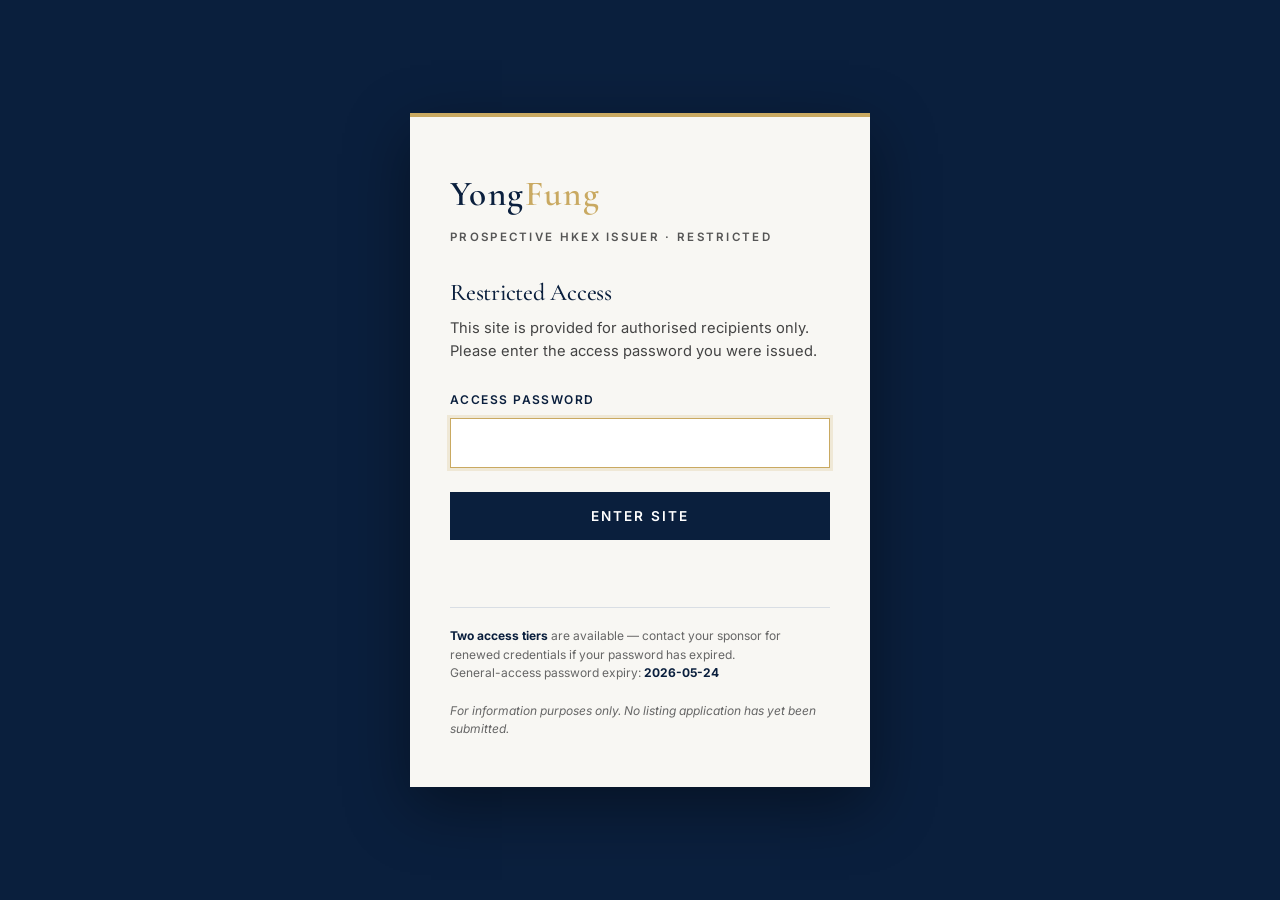
==== index.html @ 63ec6ff6 "Initial commit: YongFung HKEX preview site (trilingual, password-gated)" ====
<!doctype html>
<html lang="en">
<head>
  <meta charset="utf-8">
  <meta name="viewport" content="width=device-width,initial-scale=1">
  <title data-i18n="brand.name">YongFung Digital Energy</title>
  <meta name="description" content="YongFung Digital Energy — new-type energy-storage technology company. Prospective HKEX Main Board issuer.">
  <link rel="preconnect" href="https://fonts.googleapis.com">
  <link rel="preconnect" href="https://fonts.gstatic.com" crossorigin>
  <link href="https://fonts.googleapis.com/css2?family=Cormorant+Garamond:wght@400;500;600&family=Inter:wght@400;500;600;700&family=Noto+Serif+SC:wght@500;600;700&family=Noto+Serif+TC:wght@500;600;700&family=Noto+Sans+SC:wght@400;500;600&family=Noto+Sans+TC:wght@400;500;600&family=JetBrains+Mono:wght@400;500&display=swap" rel="stylesheet">
  <link rel="stylesheet" href="assets/css/style.css">
  <script src="assets/js/auth.js"></script>
</head>
<body class="lang-en">
  <a class="skip" href="#main">Skip to content</a>

  <div class="announce">
    <strong data-i18n="announce.label">Notice</strong><span data-i18n="announce">For information purposes only.</span>
  </div>

  <nav class="nav" aria-label="Primary">
    <div class="nav-inner">
      <a href="index.html" class="brand">
        <div class="brand-mark">Y F</div>
        <div class="brand-text">
          <span class="name" data-i18n="brand.name">YongFung Digital Energy</span>
          <span class="sub" data-i18n="brand.sub">PROSPECTIVE HKEX ISSUER</span>
        </div>
      </a>
      <ul class="nav-links">
        <li><a href="index.html" class="active" data-i18n="nav.home">Home</a></li>
        <li><a href="about.html" data-i18n="nav.about">About</a></li>
        <li><a href="products.html" data-i18n="nav.products">Products</a></li>
        <li><a href="solutions.html" data-i18n="nav.solutions">Solutions</a></li>
        <li><a href="technology.html" data-i18n="nav.technology">Technology</a></li>
        <li><a href="investors.html" data-i18n="nav.investors">Investors</a></li>
      </ul>
      <div class="nav-lang" role="group" aria-label="Language">
        <button data-lang="en" class="active">EN</button>
        <button data-lang="zh">简</button>
        <button data-lang="tc">繁</button>
      </div>
      <button class="nav-toggle" aria-label="Menu">☰</button>
    </div>
  </nav>

  <main id="main">
    <!-- Hero -->
    <section class="hero">
      <div class="container">
        <span class="eyebrow" data-i18n="home.eyebrow">HKEX LISTING · NEW-ENERGY STORAGE</span>
        <h1 data-i18n="home.title">Engineering the backbone of China's new power system.</h1>
        <p class="lead" data-i18n="home.lead">YongFung Digital Energy delivers end-to-end energy-storage solutions...</p>
        <div>
          <a href="investors.html" class="btn btn-primary" data-i18n="home.cta.ir">Investor Relations</a>
          <a href="products.html" class="btn btn-outline" data-i18n="home.cta.products">Product Portfolio</a>
        </div>
        <div class="hero-meta">
          <div>
            <span data-i18n="home.meta.founded">Founded</span>
            <strong data-i18n="home.meta.founded.val">August 2022, Shenzhen</strong>
          </div>
          <div>
            <span data-i18n="home.meta.focus">Focus</span>
            <strong data-i18n="home.meta.focus.val">Energy Storage Systems</strong>
          </div>
          <div>
            <span data-i18n="home.meta.listing">Intended Listing</span>
            <strong data-i18n="home.meta.listing.val">HKEX Main Board</strong>
          </div>
        </div>
      </div>
    </section>

    <!-- KPI strip -->
    <section class="kpi-strip compact" style="padding:0;">
      <div class="kpi-grid">
        <div>
          <div class="num">60<em>+</em></div>
          <div class="label" data-i18n="home.kpi.emp">Employees</div>
        </div>
        <div>
          <div class="num">5<em>%</em></div>
          <div class="label" data-i18n="home.kpi.phd">PhDs from 985 universities</div>
        </div>
        <div>
          <div class="num">70<em>%</em></div>
          <div class="label" data-i18n="home.kpi.msc">Master's-level staff</div>
        </div>
        <div>
          <div class="num">1,725<em> kW</em></div>
          <div class="label" data-i18n="home.kpi.power">Max single-unit PCS power</div>
        </div>
      </div>
    </section>

    <!-- Four pillars -->
    <section>
      <div class="container">
        <div class="section-head">
          <span class="eyebrow" data-i18n="home.pillars.eyebrow">FOUR PRODUCT PILLARS</span>
          <h2 data-i18n="home.pillars.title">A fully owned technology stack from chip to cloud.</h2>
          <hr class="divider-gold">
        </div>
        <div class="grid grid-4">
          <div class="pillar">
            <span class="roman">I.</span>
            <h3 data-i18n="home.pillar.pv">Photovoltaic</h3>
            <p data-i18n="home.pillar.pv.desc">Micro-inverters, rapid shutdown devices, optimisers and PV protocol converters.</p>
          </div>
          <div class="pillar">
            <span class="roman">II.</span>
            <h3 data-i18n="home.pillar.ess">Storage</h3>
            <p data-i18n="home.pillar.ess.desc">String & centralised PCS, C&I / grid-area integrators, portable emergency units.</p>
          </div>
          <div class="pillar">
            <span class="roman">III.</span>
            <h3 data-i18n="home.pillar.mgmt">Energy & Battery Management</h3>
            <p data-i18n="home.pillar.mgmt.desc">Modular C&I EMS, cloud platforms and high-precision BMS.</p>
          </div>
          <div class="pillar">
            <span class="roman">IV.</span>
            <h3 data-i18n="home.pillar.app">Energy Applications</h3>
            <p data-i18n="home.pillar.app.desc">Wind-solar-storage hybrids, UPS, micro-grids, emergency power.</p>
          </div>
        </div>
      </div>
    </section>

    <!-- Investment highlights -->
    <section style="background:var(--white); border-top:1px solid var(--ink-200); border-bottom:1px solid var(--ink-200);">
      <div class="container">
        <div class="section-head">
          <span class="eyebrow" data-i18n="home.highlight.eyebrow">INVESTMENT HIGHLIGHTS</span>
          <h2 data-i18n="home.highlight.title">Positioned at the intersection of policy and megawatt-scale demand.</h2>
          <hr class="divider-gold">
        </div>
        <div class="grid grid-2">
          <div class="feature-card">
            <div class="icon-box">01</div>
            <h3 data-i18n="home.hl1.t">Policy-backed TAM</h3>
            <p data-i18n="home.hl1.d">Nearly 30 Chinese provinces mandate renewable + storage pairing.</p>
          </div>
          <div class="feature-card">
            <div class="icon-box">02</div>
            <h3 data-i18n="home.hl2.t">Full-stack proprietary IP</h3>
            <p data-i18n="home.hl2.d">Fully self-developed PCS (up to 1725 kW), VSG, BMS, EMS and cloud platform.</p>
          </div>
          <div class="feature-card">
            <div class="icon-box">03</div>
            <h3 data-i18n="home.hl3.t">Ruggedised portable line</h3>
            <p data-i18n="home.hl3.d">Industrial-grade portable storage qualified under extreme temperature, dust, salt-spray, vibration and EMC conditions.</p>
          </div>
          <div class="feature-card">
            <div class="icon-box">04</div>
            <h3 data-i18n="home.hl4.t">Proven at scale</h3>
            <p data-i18n="home.hl4.d">Delivered projects include a 100 MW / 200 MWh system in Ningxia.</p>
          </div>
        </div>
      </div>
    </section>

    <!-- Closing block -->
    <section style="background:var(--navy-900); color:var(--white);">
      <div class="container">
        <div class="grid grid-2" style="align-items:center;">
          <div>
            <span class="eyebrow" style="color:var(--gold-400);" data-i18n="home.pillars.eyebrow">FOUR PRODUCT PILLARS</span>
            <h2 style="color:var(--white);" data-i18n="sol.newpower.title">The New Power System</h2>
            <p style="color:var(--ink-200);" data-i18n="sol.newpower.p1">Building a new power system with renewables at its core is a central policy decision under China's dual-carbon goals.</p>
            <p style="color:var(--ink-200);" data-i18n="sol.newpower.p2">YongFung's integrated approach combines "green supply" with "green consumption".</p>
            <a href="solutions.html" class="btn btn-outline" style="margin-top:1rem;" data-i18n="nav.solutions">Solutions</a>
          </div>
          <div style="border:1px solid rgba(255,255,255,0.15); padding:40px; background:rgba(255,255,255,0.03);">
            <span class="pill dark" data-i18n="sol.newpower.title">The New Power System</span>
            <div style="margin-top:1.5rem;">
              <div style="display:flex; justify-content:space-between; padding:14px 0; border-bottom:1px solid rgba(255,255,255,0.08);">
                <span style="color:var(--ink-300); font-size:0.9rem;" data-i18n="inv.mkt.1.t">PCS / Integrated Converter-Transformer</span>
                <strong style="color:var(--gold-400); font-family:var(--font-serif); font-size:1.15rem;" data-i18n="inv.mkt.1.v">≈ RMB 18.3 bn</strong>
              </div>
              <div style="display:flex; justify-content:space-between; padding:14px 0; border-bottom:1px solid rgba(255,255,255,0.08);">
                <span style="color:var(--ink-300); font-size:0.9rem;" data-i18n="inv.mkt.2.t">C&I Storage Systems</span>
                <strong style="color:var(--gold-400); font-family:var(--font-serif); font-size:1.15rem;" data-i18n="inv.mkt.2.v">RMB 19-24 bn</strong>
              </div>
              <div style="display:flex; justify-content:space-between; padding:14px 0; border-bottom:1px solid rgba(255,255,255,0.08);">
                <span style="color:var(--ink-300); font-size:0.9rem;" data-i18n="inv.mkt.3.t">Grid-Area Storage (Taiqu)</span>
                <strong style="color:var(--gold-400); font-family:var(--font-serif); font-size:1.15rem;" data-i18n="inv.mkt.3.v">≈ RMB 40 bn</strong>
              </div>
              <div style="display:flex; justify-content:space-between; padding:14px 0; border-bottom:1px solid rgba(255,255,255,0.08);">
                <span style="color:var(--ink-300); font-size:0.9rem;" data-i18n="inv.mkt.4.t">Grid-Supporting Converter</span>
                <strong style="color:var(--gold-400); font-family:var(--font-serif); font-size:1.15rem;" data-i18n="inv.mkt.4.v">≈ RMB 17 bn</strong>
              </div>
              <div style="display:flex; justify-content:space-between; padding:14px 0;">
                <span style="color:var(--ink-300); font-size:0.9rem;" data-i18n="inv.mkt.5.t">PV Protocol Converter</span>
                <strong style="color:var(--gold-400); font-family:var(--font-serif); font-size:1.15rem;" data-i18n="inv.mkt.5.v">≈ RMB 9 bn</strong>
              </div>
            </div>
            <p class="small" style="color:var(--ink-400); margin-top:1rem; font-style:italic;">Source: CNESA, CITIC Securities Research.</p>
          </div>
        </div>
      </div>
    </section>
  </main>

  <footer class="site-foot">
    <div class="container">
      <div class="foot-grid">
        <div>
          <div class="foot-brand">Yong<span>Fung</span> Digital Energy</div>
          <p class="foot-desc" data-i18n="foot.desc">YongFung Digital Energy is a new-energy storage technology company.</p>
        </div>
        <div>
          <h4 data-i18n="foot.nav">Site Navigation</h4>
          <ul>
            <li><a href="about.html" data-i18n="nav.about">About</a></li>
            <li><a href="products.html" data-i18n="nav.products">Products</a></li>
            <li><a href="solutions.html" data-i18n="nav.solutions">Solutions</a></li>
            <li><a href="technology.html" data-i18n="nav.technology">Technology</a></li>
            <li><a href="investors.html" data-i18n="nav.investors">Investors</a></li>
          </ul>
        </div>
        <div>
          <h4 data-i18n="foot.corp">Corporate</h4>
          <ul>
            <li><strong data-i18n="foot.headquarters">Headquarters</strong></li>
            <li><span data-i18n="foot.address">Longgang, Shenzhen, PRC</span></li>
            <li style="margin-top:1rem;"><strong data-i18n="foot.rd">R&D Centres</strong></li>
            <li><span data-i18n="foot.rd.loc">Shenzhen · Xi'an · Changde</span></li>
          </ul>
        </div>
        <div>
          <h4 data-i18n="foot.ir">Investor Information</h4>
          <ul>
            <li><a href="investors.html" data-i18n="foot.governance">Corporate Governance</a></li>
            <li><a href="investors.html" data-i18n="foot.announcements">Announcements</a></li>
            <li><a href="investors.html" data-i18n="foot.prospectus">Prospectus (upon submission)</a></li>
            <li><a href="investors.html#contact" data-i18n="foot.contact">Contact IR</a></li>
          </ul>
        </div>
      </div>
      <div class="foot-legal">
        <span data-i18n="foot.copyright">© 2026 YongFung Digital Energy Technology (Shenzhen) Co., Ltd.</span>
        <span class="disclaimer" data-i18n="foot.disclaimer">The contents of this website are for general information only.</span>
      </div>
    </div>
  </footer>

  <script src="assets/js/i18n.js"></script>
</body>
</html>
---- assets/css/style.css ----
/* =================================================================
   YongFung Digital Energy — HK Listing Corporate Site
   HKEX Investor-Formal Design System
   ================================================================= */

:root {
  /* Brand palette — HKEX prospectus-inspired */
  --navy-900: #0A1F3D;
  --navy-800: #0B2545;
  --navy-700: #143A6B;
  --navy-600: #1E4D8B;
  --gold-500: #C9A961;
  --gold-400: #D6BB7A;
  --gold-300: #E4CF9B;
  --ink-900: #111418;
  --ink-700: #2F3640;
  --ink-500: #5A6572;
  --ink-400: #858E99;
  --ink-300: #B4BCC5;
  --ink-200: #D9DEE4;
  --ink-100: #ECEEF1;
  --paper: #F8F7F3;
  --white: #FFFFFF;
  --red-accent: #A6192E;

  /* Typography */
  --font-serif: 'Cormorant Garamond', 'Noto Serif SC', 'Noto Serif TC', Georgia, 'Times New Roman', serif;
  --font-sans: 'Inter', 'Noto Sans SC', 'Noto Sans TC', -apple-system, BlinkMacSystemFont, 'Helvetica Neue', Arial, sans-serif;
  --font-mono: 'JetBrains Mono', 'Consolas', 'Menlo', monospace;

  /* Layout */
  --container: 1240px;
  --radius-sm: 2px;
  --radius-md: 4px;
  --shadow-sm: 0 1px 2px rgba(10, 31, 61, 0.06);
  --shadow-md: 0 4px 16px rgba(10, 31, 61, 0.08);
  --shadow-lg: 0 12px 40px rgba(10, 31, 61, 0.12);
}

/* ----- Reset ----- */
*, *::before, *::after { box-sizing: border-box; }
html { scroll-behavior: smooth; -webkit-text-size-adjust: 100%; }
body {
  margin: 0;
  font-family: var(--font-sans);
  font-size: 16px;
  line-height: 1.65;
  color: var(--ink-700);
  background: var(--paper);
  -webkit-font-smoothing: antialiased;
}
img { max-width: 100%; display: block; }
a { color: var(--navy-700); text-decoration: none; transition: color .2s; }
a:hover { color: var(--gold-500); }
button { font-family: inherit; cursor: pointer; }
figure { margin: 0; }

/* ----- Typography ----- */
h1, h2, h3, h4, h5 {
  font-family: var(--font-serif);
  color: var(--navy-900);
  font-weight: 500;
  letter-spacing: -0.01em;
  margin: 0 0 .6em;
  line-height: 1.2;
}
h1 { font-size: clamp(2.2rem, 4vw, 3.4rem); font-weight: 500; }
h2 { font-size: clamp(1.7rem, 2.6vw, 2.3rem); }
h3 { font-size: clamp(1.25rem, 1.8vw, 1.55rem); }
h4 { font-size: 1.1rem; }
.lang-zh h1, .lang-tc h1, .lang-zh h2, .lang-tc h2,
.lang-zh h3, .lang-tc h3, .lang-zh h4, .lang-tc h4 {
  font-family: 'Noto Serif SC', 'Noto Serif TC', 'Songti SC', serif;
  font-weight: 600;
  letter-spacing: 0;
}
p { margin: 0 0 1rem; }

.eyebrow {
  font-family: var(--font-sans);
  font-size: 0.75rem;
  font-weight: 600;
  letter-spacing: 0.18em;
  text-transform: uppercase;
  color: var(--gold-500);
  margin: 0 0 1rem;
  display: inline-block;
}
.eyebrow::before {
  content: '';
  display: inline-block;
  width: 28px;
  height: 1px;
  background: var(--gold-500);
  vertical-align: middle;
  margin-right: .6rem;
}

.lead {
  font-size: 1.15rem;
  line-height: 1.7;
  color: var(--ink-700);
  max-width: 68ch;
}

.muted { color: var(--ink-500); }

/* ----- Layout ----- */
.container {
  max-width: var(--container);
  margin: 0 auto;
  padding: 0 28px;
}
section { padding: 96px 0; }
section.compact { padding: 64px 0; }
.divider-gold {
  width: 48px;
  height: 2px;
  background: var(--gold-500);
  margin: 0 0 1.5rem;
  border: 0;
}

.grid { display: grid; gap: 32px; }
.grid-2 { grid-template-columns: repeat(2, 1fr); }
.grid-3 { grid-template-columns: repeat(3, 1fr); }
.grid-4 { grid-template-columns: repeat(4, 1fr); }
@media (max-width: 960px) {
  .grid-2, .grid-3, .grid-4 { grid-template-columns: 1fr; }
  section { padding: 64px 0; }
}

/* ----- Announcement bar ----- */
.announce {
  background: var(--navy-900);
  color: var(--ink-200);
  font-size: 0.82rem;
  letter-spacing: .04em;
  text-align: center;
  padding: 8px 20px;
  border-bottom: 1px solid rgba(201, 169, 97, 0.25);
}
.announce strong { color: var(--gold-400); margin-right: .6rem; }

/* ----- Navigation ----- */
.nav {
  background: var(--white);
  border-bottom: 1px solid var(--ink-200);
  position: sticky;
  top: 0;
  z-index: 100;
  backdrop-filter: saturate(1.2);
}
.nav-inner {
  max-width: var(--container);
  margin: 0 auto;
  padding: 0 28px;
  height: 78px;
  display: flex;
  align-items: center;
  gap: 48px;
}
.brand {
  display: flex;
  align-items: center;
  gap: 14px;
  text-decoration: none;
}
.brand-mark {
  width: 42px; height: 42px;
  display: grid; place-items: center;
  background: linear-gradient(145deg, var(--navy-800), var(--navy-700));
  color: var(--gold-400);
  font-family: var(--font-serif);
  font-weight: 600;
  font-size: 1.2rem;
  border-radius: 2px;
  letter-spacing: -.02em;
}
.brand-text .name {
  font-family: var(--font-serif);
  font-size: 1.18rem;
  color: var(--navy-900);
  font-weight: 600;
  display: block;
  line-height: 1.1;
}
.brand-text .sub {
  font-size: 0.72rem;
  color: var(--ink-500);
  letter-spacing: .12em;
  text-transform: uppercase;
}
.nav-links {
  display: flex;
  gap: 32px;
  margin-left: auto;
  list-style: none;
  padding: 0;
}
.nav-links a {
  font-size: 0.92rem;
  color: var(--ink-700);
  font-weight: 500;
  padding: 6px 2px;
  border-bottom: 2px solid transparent;
}
.nav-links a:hover, .nav-links a.active {
  color: var(--navy-900);
  border-bottom-color: var(--gold-500);
}
.nav-lang {
  display: flex;
  align-items: center;
  gap: 2px;
  border: 1px solid var(--ink-200);
  border-radius: 2px;
  padding: 2px;
}
.nav-lang button {
  background: transparent;
  border: 0;
  padding: 6px 10px;
  font-size: 0.78rem;
  font-weight: 600;
  letter-spacing: .05em;
  color: var(--ink-500);
  border-radius: 2px;
}
.nav-lang button.active {
  background: var(--navy-800);
  color: var(--gold-400);
}
.nav-toggle { display: none; background: transparent; border: 0; font-size: 1.5rem; color: var(--navy-900); }

@media (max-width: 960px) {
  .nav-inner { height: 64px; gap: 16px; }
  .nav-links { display: none; position: absolute; top: 64px; left: 0; right: 0; background: var(--white); flex-direction: column; gap: 0; border-bottom: 1px solid var(--ink-200); padding: 8px 0; }
  .nav-links.open { display: flex; }
  .nav-links li { padding: 10px 28px; border-bottom: 1px solid var(--ink-100); }
  .nav-toggle { display: block; margin-left: auto; }
}

/* ----- Hero ----- */
.hero {
  background: linear-gradient(135deg, var(--navy-900) 0%, var(--navy-800) 55%, var(--navy-700) 100%);
  color: var(--white);
  position: relative;
  overflow: hidden;
  padding: 120px 0 110px;
}
.hero::before {
  content: '';
  position: absolute;
  inset: 0;
  background-image:
    radial-gradient(ellipse 80% 60% at 85% 20%, rgba(201, 169, 97, 0.14), transparent 70%),
    radial-gradient(ellipse 60% 70% at 10% 90%, rgba(30, 77, 139, 0.5), transparent 70%);
  pointer-events: none;
}
.hero::after {
  content: '';
  position: absolute;
  inset: 0;
  background-image:
    linear-gradient(to right, rgba(255,255,255,0.035) 1px, transparent 1px),
    linear-gradient(to bottom, rgba(255,255,255,0.035) 1px, transparent 1px);
  background-size: 80px 80px;
  pointer-events: none;
}
.hero .container { position: relative; z-index: 2; }
.hero .eyebrow { color: var(--gold-400); }
.hero h1 {
  color: var(--white);
  max-width: 18ch;
}
.hero .lead { color: var(--ink-200); max-width: 56ch; margin-bottom: 2.2rem; }
.hero-meta {
  display: flex;
  gap: 48px;
  margin-top: 3rem;
  padding-top: 2rem;
  border-top: 1px solid rgba(255,255,255,0.12);
  flex-wrap: wrap;
}
.hero-meta div span {
  display: block;
  font-size: 0.74rem;
  letter-spacing: .14em;
  text-transform: uppercase;
  color: var(--gold-400);
  margin-bottom: .4rem;
}
.hero-meta div strong {
  font-family: var(--font-serif);
  font-size: 1.3rem;
  color: var(--white);
  font-weight: 500;
  letter-spacing: .02em;
}

.sub-hero {
  padding: 72px 0;
  background: var(--navy-900);
  color: var(--white);
  border-bottom: 3px solid var(--gold-500);
}
.sub-hero h1 { color: var(--white); }
.sub-hero .eyebrow { color: var(--gold-400); }
.sub-hero p { color: var(--ink-200); max-width: 62ch; }

/* ----- Buttons ----- */
.btn {
  display: inline-block;
  padding: 14px 28px;
  font-size: 0.92rem;
  font-weight: 600;
  letter-spacing: .06em;
  text-transform: uppercase;
  border: 1px solid transparent;
  border-radius: 2px;
  transition: all .2s;
}
.btn-primary { background: var(--gold-500); color: var(--navy-900); }
.btn-primary:hover { background: var(--gold-400); color: var(--navy-900); }
.btn-outline { background: transparent; border-color: var(--gold-500); color: var(--gold-400); }
.btn-outline:hover { background: var(--gold-500); color: var(--navy-900); }
.btn-dark { background: var(--navy-800); color: var(--white); }
.btn-dark:hover { background: var(--navy-700); color: var(--gold-400); }
.btn + .btn { margin-left: 12px; }

/* ----- KPI strip ----- */
.kpi-strip {
  background: var(--white);
  border-top: 1px solid var(--ink-200);
  border-bottom: 1px solid var(--ink-200);
}
.kpi-grid {
  display: grid;
  grid-template-columns: repeat(4, 1fr);
}
.kpi-grid > div {
  padding: 36px 28px;
  border-right: 1px solid var(--ink-100);
  text-align: left;
}
.kpi-grid > div:last-child { border-right: 0; }
.kpi-grid .num {
  font-family: var(--font-serif);
  font-size: 2.4rem;
  font-weight: 500;
  color: var(--navy-900);
  line-height: 1;
  margin-bottom: .5rem;
  letter-spacing: -.02em;
}
.kpi-grid .num em {
  font-style: normal;
  font-size: 1.3rem;
  color: var(--gold-500);
  font-weight: 500;
}
.kpi-grid .label {
  font-size: 0.82rem;
  color: var(--ink-500);
  letter-spacing: .04em;
}
@media (max-width: 960px) {
  .kpi-grid { grid-template-columns: repeat(2, 1fr); }
  .kpi-grid > div:nth-child(2) { border-right: 0; }
  .kpi-grid > div:nth-child(1), .kpi-grid > div:nth-child(2) { border-bottom: 1px solid var(--ink-100); }
}

/* ----- Cards ----- */
.card {
  background: var(--white);
  border: 1px solid var(--ink-200);
  padding: 36px 32px;
  transition: all .25s ease;
  position: relative;
}
.card:hover {
  border-color: var(--gold-500);
  box-shadow: var(--shadow-md);
}
.card .num-tag {
  font-family: var(--font-serif);
  font-size: 0.9rem;
  color: var(--gold-500);
  letter-spacing: .1em;
  margin-bottom: 1.2rem;
  display: block;
}
.card h3 { margin-bottom: .6rem; }
.card p { color: var(--ink-500); font-size: 0.95rem; }
.card ul {
  padding-left: 1.1rem;
  margin: 1rem 0 0;
  color: var(--ink-500);
  font-size: 0.9rem;
}
.card ul li { margin-bottom: .3rem; }

.feature-card {
  background: var(--white);
  border-top: 3px solid var(--gold-500);
  padding: 40px 32px;
  box-shadow: var(--shadow-sm);
}
.feature-card .icon-box {
  width: 52px; height: 52px;
  background: var(--navy-900);
  color: var(--gold-400);
  display: grid; place-items: center;
  font-family: var(--font-serif);
  font-size: 1.3rem;
  margin-bottom: 1.2rem;
  border-radius: 2px;
}

.highlight-card {
  background: var(--navy-900);
  color: var(--white);
  padding: 48px 40px;
  border-left: 4px solid var(--gold-500);
}
.highlight-card h3 { color: var(--white); }
.highlight-card p { color: var(--ink-200); }

/* ----- Tables ----- */
table.data {
  width: 100%;
  border-collapse: collapse;
  font-size: 0.92rem;
  background: var(--white);
  border: 1px solid var(--ink-200);
}
table.data caption {
  text-align: left;
  padding: 14px 20px;
  font-family: var(--font-serif);
  font-size: 1.1rem;
  color: var(--navy-900);
  background: var(--ink-100);
  border-bottom: 1px solid var(--ink-200);
  font-weight: 500;
}
table.data th, table.data td {
  padding: 12px 16px;
  text-align: left;
  border-bottom: 1px solid var(--ink-100);
  vertical-align: top;
}
table.data th {
  background: var(--paper);
  font-size: 0.78rem;
  letter-spacing: .08em;
  text-transform: uppercase;
  color: var(--ink-500);
  font-weight: 600;
}
table.data tr:last-child td { border-bottom: 0; }
table.data tr:hover td { background: var(--paper); }

/* ----- Section headers ----- */
.section-head {
  text-align: left;
  margin-bottom: 56px;
  max-width: 780px;
}
.section-head.centered { margin-left: auto; margin-right: auto; text-align: center; }
.section-head.centered .divider-gold { margin-left: auto; margin-right: auto; }

/* ----- Pills / tags ----- */
.pill {
  display: inline-block;
  padding: 4px 12px;
  font-size: 0.72rem;
  font-weight: 600;
  letter-spacing: .08em;
  text-transform: uppercase;
  border: 1px solid var(--gold-500);
  color: var(--gold-500);
  border-radius: 999px;
  margin-right: 8px;
  margin-bottom: 8px;
  background: rgba(201, 169, 97, 0.06);
}
.pill.dark { background: var(--navy-900); color: var(--gold-400); border-color: var(--navy-900); }

/* ----- Product tiles (homepage) ----- */
.pillar {
  background: var(--white);
  border: 1px solid var(--ink-200);
  padding: 44px 36px;
  position: relative;
  min-height: 340px;
  display: flex;
  flex-direction: column;
  transition: all .3s ease;
}
.pillar:hover {
  border-color: var(--gold-500);
  transform: translateY(-4px);
  box-shadow: var(--shadow-lg);
}
.pillar .roman {
  font-family: var(--font-serif);
  font-size: 1rem;
  color: var(--gold-500);
  letter-spacing: .2em;
  position: absolute;
  top: 22px;
  right: 28px;
}
.pillar h3 { margin-top: 60px; }
.pillar ul {
  margin-top: auto;
  padding-left: 1.1rem;
  color: var(--ink-500);
  font-size: 0.9rem;
  line-height: 1.6;
}

/* ----- Timeline ----- */
.timeline { position: relative; padding-left: 40px; }
.timeline::before {
  content: '';
  position: absolute;
  left: 8px; top: 8px; bottom: 8px;
  width: 2px;
  background: var(--ink-200);
}
.timeline-item { position: relative; margin-bottom: 36px; }
.timeline-item::before {
  content: '';
  position: absolute;
  left: -38px;
  top: 10px;
  width: 10px; height: 10px;
  background: var(--gold-500);
  border: 2px solid var(--white);
  box-shadow: 0 0 0 1px var(--gold-500);
  border-radius: 50%;
}
.timeline-item time {
  display: block;
  font-family: var(--font-serif);
  font-size: 1.1rem;
  color: var(--navy-900);
  font-weight: 600;
  margin-bottom: .3rem;
}
.timeline-item p { color: var(--ink-500); font-size: 0.95rem; }

/* ----- Stat block ----- */
.stat-block {
  text-align: center;
  padding: 28px 20px;
  border-left: 1px solid var(--ink-200);
}
.stat-block:first-child { border-left: 0; }
.stat-block .big {
  font-family: var(--font-serif);
  font-size: 3rem;
  color: var(--navy-900);
  font-weight: 500;
  line-height: 1;
  margin-bottom: .8rem;
  letter-spacing: -.02em;
}
.stat-block .big em {
  font-style: normal;
  font-size: 1.6rem;
  color: var(--gold-500);
  margin-left: 4px;
}
.stat-block .desc { font-size: 0.88rem; color: var(--ink-500); }

/* ----- Market charts (CSS bars) ----- */
.bar-chart { margin-top: 1.5rem; }
.bar-chart .bar-row {
  display: grid;
  grid-template-columns: 180px 1fr 80px;
  gap: 16px;
  align-items: center;
  margin-bottom: 16px;
  font-size: 0.9rem;
}
.bar-chart .bar-label { color: var(--ink-700); font-weight: 500; }
.bar-chart .bar-track {
  background: var(--ink-100);
  height: 10px;
  border-radius: 2px;
  overflow: hidden;
}
.bar-chart .bar-fill {
  height: 100%;
  background: linear-gradient(90deg, var(--navy-700), var(--gold-500));
  border-radius: 2px;
}
.bar-chart .bar-value { font-family: var(--font-serif); color: var(--navy-900); font-weight: 600; text-align: right; }

/* ----- Blockquote / pull ----- */
.pull {
  font-family: var(--font-serif);
  font-size: 1.5rem;
  line-height: 1.5;
  color: var(--navy-900);
  border-left: 3px solid var(--gold-500);
  padding: 8px 0 8px 28px;
  margin: 2rem 0;
  max-width: 68ch;
}

/* ----- Footer ----- */
footer.site-foot {
  background: var(--navy-900);
  color: var(--ink-300);
  padding: 72px 0 32px;
  font-size: 0.9rem;
}
footer .foot-grid {
  display: grid;
  grid-template-columns: 2fr 1fr 1fr 1fr;
  gap: 40px;
  margin-bottom: 48px;
}
footer h4 {
  color: var(--gold-400);
  font-family: var(--font-sans);
  font-size: 0.8rem;
  letter-spacing: .16em;
  text-transform: uppercase;
  margin-bottom: 1.2rem;
  font-weight: 600;
}
footer ul { list-style: none; padding: 0; margin: 0; }
footer ul li { margin-bottom: .6rem; }
footer a { color: var(--ink-300); }
footer a:hover { color: var(--gold-400); }
footer .foot-brand {
  font-family: var(--font-serif);
  font-size: 1.3rem;
  color: var(--white);
  margin-bottom: 1rem;
  font-weight: 500;
}
footer .foot-brand span { color: var(--gold-400); }
footer .foot-desc { color: var(--ink-300); max-width: 40ch; line-height: 1.6; }
footer .foot-legal {
  border-top: 1px solid rgba(255,255,255,0.08);
  padding-top: 24px;
  display: flex;
  justify-content: space-between;
  flex-wrap: wrap;
  gap: 16px;
  font-size: 0.8rem;
  color: var(--ink-400);
}
footer .foot-legal .disclaimer { max-width: 68ch; font-style: italic; }
@media (max-width: 960px) {
  footer .foot-grid { grid-template-columns: 1fr 1fr; }
}
@media (max-width: 560px) {
  footer .foot-grid { grid-template-columns: 1fr; }
}

/* ----- i18n visibility ----- */
[data-i18n] { }
.lang-zh .en-only, .lang-tc .en-only { display: none !important; }
.lang-en .zh-only, .lang-tc .zh-only { display: none !important; }
.lang-en .tc-only, .lang-zh .tc-only { display: none !important; }

/* ----- Utility ----- */
.text-center { text-align: center; }
.mt-0 { margin-top: 0 !important; }
.mb-0 { margin-bottom: 0 !important; }
.mt-3 { margin-top: 2rem; }
.mb-3 { margin-bottom: 2rem; }
.small { font-size: 0.85rem; }
.source {
  font-size: 0.78rem;
  color: var(--ink-400);
  font-style: italic;
  margin-top: 1rem;
}

/* ----- Two-column prose ----- */
.prose-2col {
  display: grid;
  grid-template-columns: 260px 1fr;
  gap: 64px;
  align-items: start;
}
.prose-2col h2 { margin-top: 0; position: sticky; top: 110px; }
@media (max-width: 960px) {
  .prose-2col { grid-template-columns: 1fr; gap: 24px; }
  .prose-2col h2 { position: static; }
}

/* ----- Tabular spec blocks ----- */
.spec-panel {
  background: var(--white);
  border: 1px solid var(--ink-200);
  padding: 32px;
}
.spec-panel h4 {
  color: var(--navy-900);
  font-family: var(--font-serif);
  font-size: 1.15rem;
  border-bottom: 1px solid var(--ink-200);
  padding-bottom: 10px;
  margin-bottom: 16px;
}
.spec-list {
  list-style: none;
  padding: 0;
  margin: 0;
  font-size: 0.9rem;
}
.spec-list li {
  display: grid;
  grid-template-columns: 1fr auto;
  gap: 12px;
  padding: 8px 0;
  border-bottom: 1px dashed var(--ink-100);
}
.spec-list li:last-child { border-bottom: 0; }
.spec-list li span:first-child { color: var(--ink-500); }
.spec-list li span:last-child { color: var(--ink-900); font-weight: 500; font-family: var(--font-mono); font-size: 0.86rem; }

/* ----- Product gallery icons ----- */
.icon-grid {
  display: grid;
  grid-template-columns: repeat(4, 1fr);
  gap: 24px;
  margin-top: 2rem;
}
.icon-grid .ig-item {
  text-align: center;
  padding: 28px 16px;
  border: 1px solid var(--ink-200);
  background: var(--white);
  transition: all .2s;
}
.icon-grid .ig-item:hover { border-color: var(--gold-500); background: var(--paper); }
.icon-grid svg { margin: 0 auto 12px; }
.icon-grid .ig-item strong { display: block; color: var(--navy-900); margin-bottom: 4px; font-size: 0.95rem; }
.icon-grid .ig-item span { font-size: 0.78rem; color: var(--ink-500); }
@media (max-width: 720px) { .icon-grid { grid-template-columns: repeat(2, 1fr); } }

/* ----- Map / location grid ----- */
.loc-grid {
  display: grid;
  grid-template-columns: repeat(4, 1fr);
  gap: 2px;
  background: var(--ink-200);
  border: 1px solid var(--ink-200);
}
.loc-grid > div {
  background: var(--white);
  padding: 28px 24px;
}
.loc-grid h4 { color: var(--navy-900); font-family: var(--font-serif); font-weight: 600; margin-bottom: .4rem; }
.loc-grid p { font-size: 0.88rem; color: var(--ink-500); margin: 0; }
.loc-grid .tag {
  font-size: 0.72rem;
  color: var(--gold-500);
  letter-spacing: .1em;
  text-transform: uppercase;
  font-weight: 600;
  margin-bottom: .6rem;
  display: block;
}
@media (max-width: 960px) { .loc-grid { grid-template-columns: repeat(2, 1fr); } }

/* ----- Project card ----- */
.proj-card {
  background: var(--white);
  border: 1px solid var(--ink-200);
  padding: 28px 28px 24px;
  position: relative;
}
.proj-card .region {
  font-size: 0.74rem;
  color: var(--gold-500);
  letter-spacing: .14em;
  text-transform: uppercase;
  font-weight: 600;
  margin-bottom: .6rem;
}
.proj-card h4 { font-family: var(--font-serif); color: var(--navy-900); margin-bottom: .6rem; }
.proj-card .scale {
  font-family: var(--font-mono);
  font-size: 0.85rem;
  color: var(--ink-700);
  background: var(--ink-100);
  display: inline-block;
  padding: 2px 10px;
  margin-top: 8px;
}
.proj-card .scope { color: var(--ink-500); font-size: 0.92rem; margin-top: 1rem; }

/* ----- Skip-nav & a11y ----- */
.skip { position: absolute; left: -999px; top: 0; }
.skip:focus { left: 10px; top: 10px; background: var(--navy-900); color: var(--gold-400); padding: 8px 14px; z-index: 1000; }

/* ----- Print ----- */
@media print {
  .nav, footer.site-foot, .announce { display: none; }
  section { padding: 24px 0; break-inside: avoid; }
}
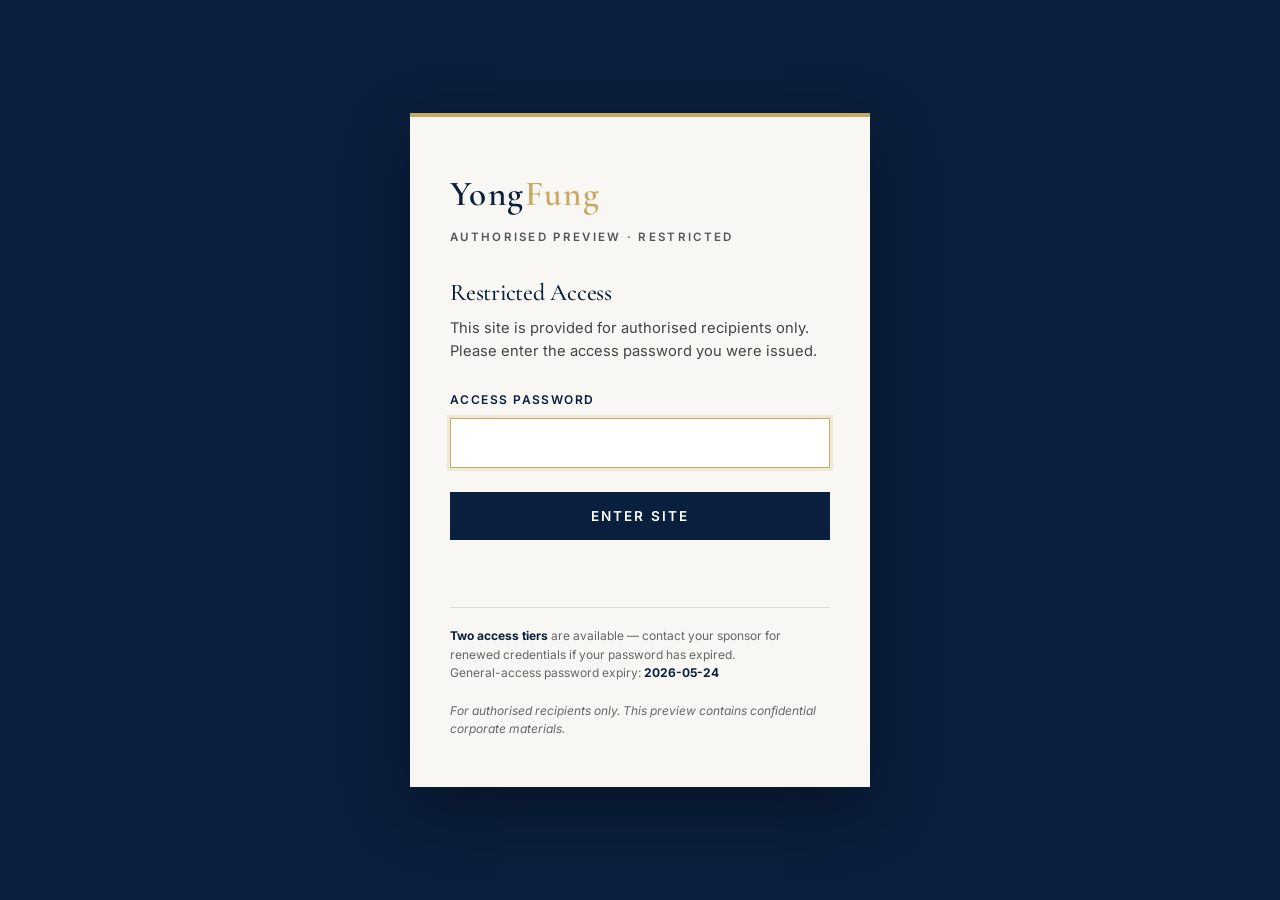
==== commit f3508656: "Reposition as corporate site: remove HKEX listing language (brand.sub, home.eyebrow, investor-page f" ====
--- a/index.html
+++ b/index.html
@@ -4,7 +4,7 @@
   <meta charset="utf-8">
   <meta name="viewport" content="width=device-width,initial-scale=1">
   <title data-i18n="brand.name">YongFung Digital Energy</title>
-  <meta name="description" content="YongFung Digital Energy — new-type energy-storage technology company. Prospective HKEX Main Board issuer.">
+  <meta name="description" content="YongFung Digital Energy — new-type energy-storage technology company. Specialists in distributed C&I storage, source-grid-side storage, PV electronics and grid-forming converters.">
   <link rel="preconnect" href="https://fonts.googleapis.com">
   <link rel="preconnect" href="https://fonts.gstatic.com" crossorigin>
   <link href="https://fonts.googleapis.com/css2?family=Cormorant+Garamond:wght@400;500;600&family=Inter:wght@400;500;600;700&family=Noto+Serif+SC:wght@500;600;700&family=Noto+Serif+TC:wght@500;600;700&family=Noto+Sans+SC:wght@400;500;600&family=Noto+Sans+TC:wght@400;500;600&family=JetBrains+Mono:wght@400;500&display=swap" rel="stylesheet">
@@ -24,7 +24,7 @@
         <div class="brand-mark">Y F</div>
         <div class="brand-text">
           <span class="name" data-i18n="brand.name">YongFung Digital Energy</span>
-          <span class="sub" data-i18n="brand.sub">PROSPECTIVE HKEX ISSUER</span>
+          <span class="sub" data-i18n="brand.sub">NEW-ENERGY STORAGE TECHNOLOGY</span>
         </div>
       </a>
       <ul class="nav-links">
@@ -48,7 +48,7 @@
     <!-- Hero -->
     <section class="hero">
       <div class="container">
-        <span class="eyebrow" data-i18n="home.eyebrow">HKEX LISTING · NEW-ENERGY STORAGE</span>
+        <span class="eyebrow" data-i18n="home.eyebrow">DIGITAL ENERGY · STORAGE SYSTEMS</span>
         <h1 data-i18n="home.title">Engineering the backbone of China's new power system.</h1>
         <p class="lead" data-i18n="home.lead">YongFung Digital Energy delivers end-to-end energy-storage solutions...</p>
         <div>
@@ -65,8 +65,8 @@
             <strong data-i18n="home.meta.focus.val">Energy Storage Systems</strong>
           </div>
           <div>
-            <span data-i18n="home.meta.listing">Intended Listing</span>
-            <strong data-i18n="home.meta.listing.val">HKEX Main Board</strong>
+            <span data-i18n="home.meta.listing">Headquartered</span>
+            <strong data-i18n="home.meta.listing.val">Shenzhen, PRC</strong>
           </div>
         </div>
       </div>
@@ -233,7 +233,6 @@
           <ul>
             <li><a href="investors.html" data-i18n="foot.governance">Corporate Governance</a></li>
             <li><a href="investors.html" data-i18n="foot.announcements">Announcements</a></li>
-            <li><a href="investors.html" data-i18n="foot.prospectus">Prospectus (upon submission)</a></li>
             <li><a href="investors.html#contact" data-i18n="foot.contact">Contact IR</a></li>
           </ul>
         </div>
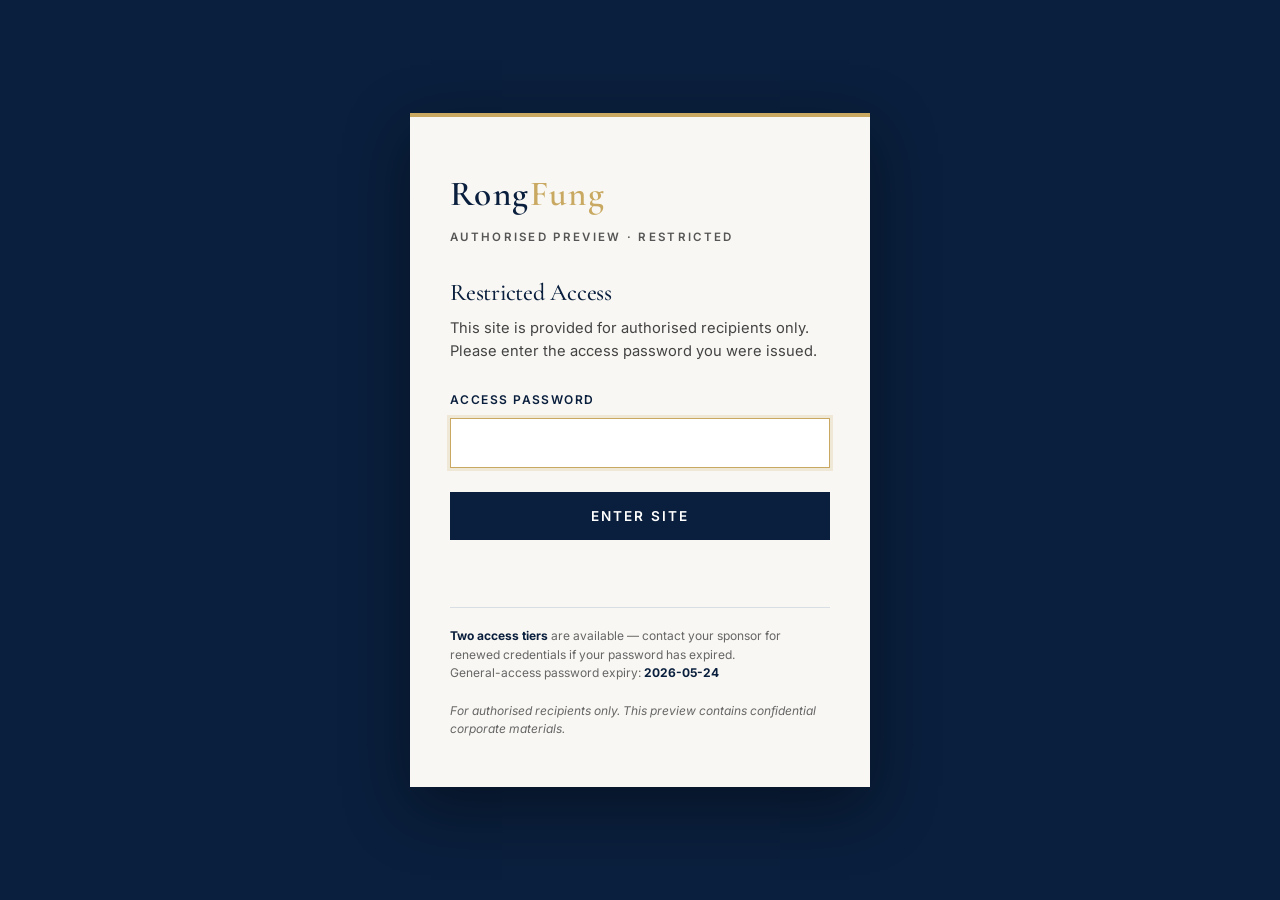
==== commit ffbfa28a: "Rebrand YongFung -> RongFung across all pages, i18n (EN/简/繁), auth.js, login" ====
--- a/index.html
+++ b/index.html
@@ -3,8 +3,8 @@
 <head>
   <meta charset="utf-8">
   <meta name="viewport" content="width=device-width,initial-scale=1">
-  <title data-i18n="brand.name">YongFung Digital Energy</title>
-  <meta name="description" content="YongFung Digital Energy — new-type energy-storage technology company. Specialists in distributed C&I storage, source-grid-side storage, PV electronics and grid-forming converters.">
+  <title data-i18n="brand.name">RongFung Digital Energy</title>
+  <meta name="description" content="RongFung Digital Energy — new-type energy-storage technology company. Specialists in distributed C&I storage, source-grid-side storage, PV electronics and grid-forming converters.">
   <link rel="preconnect" href="https://fonts.googleapis.com">
   <link rel="preconnect" href="https://fonts.gstatic.com" crossorigin>
   <link href="https://fonts.googleapis.com/css2?family=Cormorant+Garamond:wght@400;500;600&family=Inter:wght@400;500;600;700&family=Noto+Serif+SC:wght@500;600;700&family=Noto+Serif+TC:wght@500;600;700&family=Noto+Sans+SC:wght@400;500;600&family=Noto+Sans+TC:wght@400;500;600&family=JetBrains+Mono:wght@400;500&display=swap" rel="stylesheet">
@@ -21,9 +21,9 @@
   <nav class="nav" aria-label="Primary">
     <div class="nav-inner">
       <a href="index.html" class="brand">
-        <div class="brand-mark">Y F</div>
+        <div class="brand-mark">R F</div>
         <div class="brand-text">
-          <span class="name" data-i18n="brand.name">YongFung Digital Energy</span>
+          <span class="name" data-i18n="brand.name">RongFung Digital Energy</span>
           <span class="sub" data-i18n="brand.sub">NEW-ENERGY STORAGE TECHNOLOGY</span>
         </div>
       </a>
@@ -50,7 +50,7 @@
       <div class="container">
         <span class="eyebrow" data-i18n="home.eyebrow">DIGITAL ENERGY · STORAGE SYSTEMS</span>
         <h1 data-i18n="home.title">Engineering the backbone of China's new power system.</h1>
-        <p class="lead" data-i18n="home.lead">YongFung Digital Energy delivers end-to-end energy-storage solutions...</p>
+        <p class="lead" data-i18n="home.lead">RongFung Digital Energy delivers end-to-end energy-storage solutions...</p>
         <div>
           <a href="investors.html" class="btn btn-primary" data-i18n="home.cta.ir">Investor Relations</a>
           <a href="products.html" class="btn btn-outline" data-i18n="home.cta.products">Product Portfolio</a>
@@ -168,7 +168,7 @@
             <span class="eyebrow" style="color:var(--gold-400);" data-i18n="home.pillars.eyebrow">FOUR PRODUCT PILLARS</span>
             <h2 style="color:var(--white);" data-i18n="sol.newpower.title">The New Power System</h2>
             <p style="color:var(--ink-200);" data-i18n="sol.newpower.p1">Building a new power system with renewables at its core is a central policy decision under China's dual-carbon goals.</p>
-            <p style="color:var(--ink-200);" data-i18n="sol.newpower.p2">YongFung's integrated approach combines "green supply" with "green consumption".</p>
+            <p style="color:var(--ink-200);" data-i18n="sol.newpower.p2">RongFung's integrated approach combines "green supply" with "green consumption".</p>
             <a href="solutions.html" class="btn btn-outline" style="margin-top:1rem;" data-i18n="nav.solutions">Solutions</a>
           </div>
           <div style="border:1px solid rgba(255,255,255,0.15); padding:40px; background:rgba(255,255,255,0.03);">
@@ -206,8 +206,8 @@
     <div class="container">
       <div class="foot-grid">
         <div>
-          <div class="foot-brand">Yong<span>Fung</span> Digital Energy</div>
-          <p class="foot-desc" data-i18n="foot.desc">YongFung Digital Energy is a new-energy storage technology company.</p>
+          <div class="foot-brand">Rong<span>Fung</span> Digital Energy</div>
+          <p class="foot-desc" data-i18n="foot.desc">RongFung Digital Energy is a new-energy storage technology company.</p>
         </div>
         <div>
           <h4 data-i18n="foot.nav">Site Navigation</h4>
@@ -238,7 +238,7 @@
         </div>
       </div>
       <div class="foot-legal">
-        <span data-i18n="foot.copyright">© 2026 YongFung Digital Energy Technology (Shenzhen) Co., Ltd.</span>
+        <span data-i18n="foot.copyright">© 2026 RongFung Digital Energy Technology (Shenzhen) Co., Ltd.</span>
         <span class="disclaimer" data-i18n="foot.disclaimer">The contents of this website are for general information only.</span>
       </div>
     </div>
